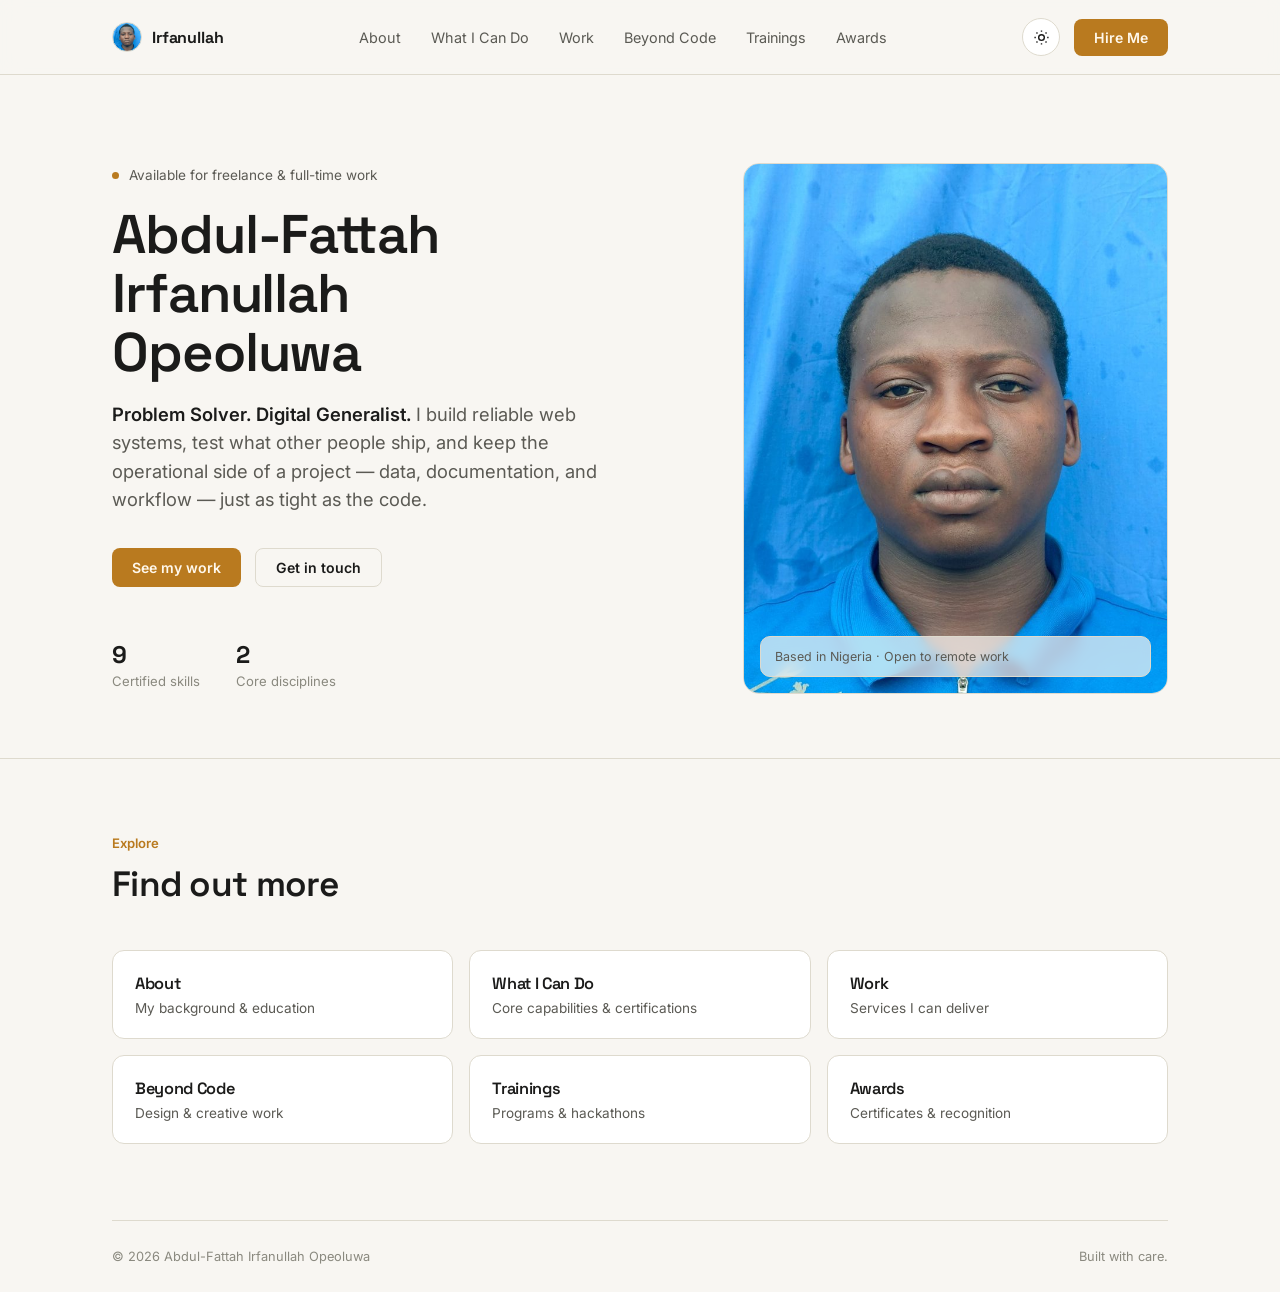
==== index.html @ b0186957 "first commit" ====
<!DOCTYPE html>
<html lang="en" data-theme="dark">
<head>
<meta charset="UTF-8">
<meta name="viewport" content="width=device-width, initial-scale=1.0">
<title>Home — Abdul-Fattah Irfanullah Opeoluwa</title>
<link rel="preconnect" href="https://fonts.googleapis.com">
<link href="https://fonts.googleapis.com/css2?family=Space+Grotesk:wght@400;500;600;700&family=Inter:wght@400;500;600&display=swap" rel="stylesheet">
<link rel="stylesheet" href="style.css">
</head>
<body>
<header>
  <nav>
    <a href="index.html" class="brand"><span class="mark-photo" role="img" aria-label="Irfanullah Abdulfattah Opeoluwa"></span> Irfanullah</a>
    <div class="nav-links" id="navLinks">
      <a href="about.html">About</a>
      <a href="capabilities.html">What I Can Do</a>
      <a href="work.html">Work</a>
      <a href="beyond.html">Beyond Code</a>
      <a href="trainings.html">Trainings</a>
      <a href="awards.html">Awards</a>
      <a href="contact.html" class="nav-contact-mobile">Contact</a>
    </div>
<div class="nav-right">
      <button class="theme-toggle" id="themeToggle" aria-label="Toggle dark and light mode">
        <svg id="iconMoon" viewBox="0 0 24 24" fill="none" stroke="currentColor" stroke-width="2"><path d="M21 12.79A9 9 0 1 1 11.21 3 7 7 0 0 0 21 12.79z"/></svg>
        <svg id="iconSun" viewBox="0 0 24 24" fill="none" stroke="currentColor" stroke-width="2" style="display:none"><circle cx="12" cy="12" r="4"/><path d="M12 2v2M12 20v2M4.93 4.93l1.41 1.41M17.66 17.66l1.41 1.41M2 12h2M20 12h2M4.93 19.07l1.41-1.41M17.66 6.34l1.41-1.41"/></svg>
      </button>
      <a href="contact.html" class="btn hire-btn">Hire Me</a>
      <button class="menu-toggle" id="menuToggle" aria-label="Open menu" aria-expanded="false">
        <svg viewBox="0 0 24 24" fill="none" stroke="currentColor" stroke-width="2" stroke-linecap="round"><line x1="3" y1="6" x2="21" y2="6"/><line x1="3" y1="12" x2="21" y2="12"/><line x1="3" y1="18" x2="21" y2="18"/></svg>
      </button>
    </div>
  </nav>
</header>

<div class="wrap">
  <section class="hero">
    <div>
      <div class="eyebrow-line"><span class="dot"></span> Available for freelance & full-time work</div>
      <h1>Abdul-Fattah Irfanullah Opeoluwa</h1>
      <p class="role"><strong>Problem Solver. Digital Generalist.</strong> I build reliable web systems, test what other people ship, and keep the operational side of a project — data, documentation, and workflow — just as tight as the code.</p>
      <div class="hero-actions">
        <a href="work.html" class="btn">See my work</a>
        <a href="contact.html" class="btn btn-ghost">Get in touch</a>
      </div>
      <div class="hero-stats">
        <div class="stat"><b>9</b><span>Certified skills</span></div>
        <div class="stat"><b>2</b><span>Core disciplines</span></div>
      </div>
    </div>
    <div class="hero-portrait">
      <div class="portrait-img" role="img" aria-label="Irfanullah Abdulfattah Opeoluwa"></div>
      <div class="corner-tag">Based in Nigeria · Open to remote work</div>
    </div>
  </section>
</div>

<div class="divider"></div>

<div class="wrap">
  <section class="section-links">
    <div class="section-head">
      <div class="kicker">Explore</div>
      <h2>Find out more</h2>
    </div>
    <div class="link-grid">
      <a href="about.html" class="link-card"><h3>About</h3><p>My background & education</p></a>
      <a href="capabilities.html" class="link-card"><h3>What I Can Do</h3><p>Core capabilities & certifications</p></a>
      <a href="work.html" class="link-card"><h3>Work</h3><p>Services I can deliver</p></a>
      <a href="beyond.html" class="link-card"><h3>Beyond Code</h3><p>Design & creative work</p></a>
      <a href="trainings.html" class="link-card"><h3>Trainings</h3><p>Programs & hackathons</p></a>
      <a href="awards.html" class="link-card"><h3>Awards</h3><p>Certificates & recognition</p></a>
    </div>
  </section>
</div>

<div class="wrap">
  <footer>
    <span>© 2026 Abdul-Fattah Irfanullah Opeoluwa</span>
    <span>Built with care.</span>
  </footer>
</div>

<script src="script.js"></script>

</body>
</html>
---- style.css ----
:root{
    --profile-img: url("[data-uri]");
    --bg:#13151A;
    --bg-raised:#1A1D24;
    --bg-inset:#0F1115;
    --text:#EDEEF0;
    --text-dim:#9BA0AC;
    --text-faint:#6B707C;
    --border:#2A2E38;
    --accent:#E8A33D;
    --accent-text:#1A1200;
    --shadow: 0 1px 0 rgba(0,0,0,.4);
    color-scheme: dark;
  }
  html[data-theme="light"]{
    --bg:#F8F6F2;
    --bg-raised:#FFFFFF;
    --bg-inset:#EFEBE3;
    --text:#1B1B1A;
    --text-dim:#5B5A54;
    --text-faint:#8A897F;
    --border:#DEDACE;
    --accent:#B97A1F;
    --accent-text:#FFF8EC;
    --shadow: 0 1px 0 rgba(0,0,0,.05);
    color-scheme: light;
  }

  *{box-sizing:border-box; margin:0; padding:0;}
  html{scroll-behavior:smooth;}
  body{
    background:var(--bg);
    color:var(--text);
    font-family:'Inter', sans-serif;
    -webkit-font-smoothing:antialiased;
    transition:background .25s ease, color .25s ease;
  }
  h1,h2,h3,.display{
    font-family:'Space Grotesk', sans-serif;
    font-weight:600;
    letter-spacing:-0.02em;
    color:var(--text);
  }
  a{color:inherit; text-decoration:none;}
  img{max-width:100%; display:block;}
  ::selection{background:var(--accent); color:var(--accent-text);}

  .wrap{max-width:1120px; margin:0 auto; padding:0 32px;}

  /* NAV */
  header{
    position:sticky; top:0; z-index:50;
    background:color-mix(in srgb, var(--bg) 88%, transparent);
    backdrop-filter:blur(10px);
    border-bottom:1px solid var(--border);
  }
  nav{
    display:flex; align-items:center; justify-content:space-between;
    padding:18px 32px; max-width:1120px; margin:0 auto;
  }
  .brand .mark-photo{
    width:30px; height:30px; border-radius:50%; flex-shrink:0;
    background-image:var(--profile-img); background-size:cover; background-position:center;
    border:1px solid var(--border); display:inline-block;
  }
  .brand{display:flex; align-items:center; gap:10px; font-family:'Space Grotesk',sans-serif; font-weight:700; font-size:1rem; letter-spacing:-0.01em;}
  .brand .mark{
    width:30px; height:30px; border-radius:8px;
    background:var(--accent); color:var(--accent-text);
    display:flex; align-items:center; justify-content:center;
    font-size:.8rem; font-weight:700;
  }
  .nav-links{display:flex; gap:30px; font-size:.9rem; color:var(--text-dim);}
  .nav-links a:hover{color:var(--text);}
  .nav-right{display:flex; align-items:center; gap:14px;}
  .theme-toggle{
    width:38px; height:38px; border-radius:50%;
    border:1px solid var(--border); background:var(--bg-raised);
    display:flex; align-items:center; justify-content:center;
    cursor:pointer; color:var(--text);
  }
  .theme-toggle svg{width:17px; height:17px;}
  .btn{
    display:inline-flex; align-items:center; gap:8px;
    background:var(--accent); color:var(--accent-text);
    padding:10px 20px; border-radius:8px; font-size:.88rem; font-weight:600;
    border:none; cursor:pointer;
  }
  .btn-ghost{
    background:transparent; color:var(--text); border:1px solid var(--border);
  }
  .menu-toggle{
    display:none; width:38px; height:38px; border-radius:8px;
    border:1px solid var(--border); background:var(--bg-raised);
    align-items:center; justify-content:center; cursor:pointer; color:var(--text);
  }
  .menu-toggle svg{width:18px; height:18px;}
  @media(max-width:820px){
    .nav-links{
      display:flex; flex-direction:column; gap:2px;
      position:absolute; top:100%; left:0; right:0;
      background:var(--bg); border-bottom:1px solid var(--border);
      padding:8px 20px 16px; max-height:0; overflow:hidden;
      transition:max-height .25s ease;
    }
    .nav-links a{padding:12px 4px; border-bottom:1px solid var(--border);}
    .nav-links a:last-child{border-bottom:none;}
    .nav-links.open{max-height:400px;}
    .menu-toggle{display:flex;}
    .hire-btn{display:none;}
  }
  nav{position:relative;}

  /* HERO */
  .hero{
    padding:88px 0 64px;
    display:grid; grid-template-columns:1.15fr .85fr; gap:56px; align-items:center;
  }
  .eyebrow-line{
    display:flex; align-items:center; gap:10px; margin-bottom:22px;
    color:var(--text-dim); font-size:.85rem;
  }
  .eyebrow-line .dot{width:7px; height:7px; border-radius:50%; background:var(--accent);}
  .hero h1{
    font-size:clamp(2.1rem, 4.4vw, 3.4rem);
    line-height:1.08;
    max-width:12ch;
  }
  .hero .role{
    margin-top:18px; font-size:1.15rem; color:var(--text-dim); max-width:42ch; line-height:1.55;
  }
  .hero .role strong{color:var(--text); font-weight:600;}
  .hero-actions{display:flex; gap:14px; margin-top:34px;}
  .hero-stats{display:flex; gap:36px; margin-top:52px;}
  .stat b{display:block; font-family:'Space Grotesk',sans-serif; font-size:1.5rem;}
  .stat span{font-size:.82rem; color:var(--text-faint);}

  .hero-portrait{
    aspect-ratio:4/5; border-radius:16px;
    background:linear-gradient(150deg, var(--bg-raised), var(--bg-inset));
    border:1px solid var(--border);
    position:relative; overflow:hidden;
    display:flex; align-items:center; justify-content:center;
  }
  .hero-portrait .portrait-img{
    width:100%; height:100%;
    background-image:var(--profile-img); background-size:cover; background-position:center;
  }
  .hero-portrait .corner-tag{
    position:absolute; bottom:16px; left:16px; right:16px;
    background:color-mix(in srgb, var(--bg) 70%, transparent);
    border:1px solid var(--border); border-radius:10px;
    padding:12px 14px; font-size:.78rem; color:var(--text-dim);
    backdrop-filter:blur(6px);
  }

  @media(max-width:820px){ .hero{grid-template-columns:1fr; padding-top:56px;} .hero-portrait{order:-1; max-width:220px; margin:0 auto;} }

  .nav-links a.active{color:var(--text);}
  .nav-contact-mobile{display:none;}
  @media(max-width:820px){ .nav-contact-mobile{display:block; color:var(--accent); font-weight:600;} }

  .link-grid{display:grid; grid-template-columns:repeat(3,1fr); gap:16px;}
  .link-card{
    display:block; background:var(--bg-raised); border:1px solid var(--border);
    border-radius:12px; padding:22px; transition:border-color .15s ease, transform .15s ease;
  }
  .link-card:hover{border-color:var(--accent); transform:translateY(-2px);}
  .link-card h3{font-size:1.02rem; margin-bottom:6px;}
  .link-card p{font-size:.85rem; color:var(--text-dim);}
  @media(max-width:820px){ .link-grid{grid-template-columns:1fr 1fr;} }
  @media(max-width:520px){ .link-grid{grid-template-columns:1fr;} }


  section{padding:76px 0;}
  .section-head{margin-bottom:44px; max-width:560px;}
  .kicker{font-size:.82rem; color:var(--accent); font-weight:600; margin-bottom:10px;}
  .section-head h2{font-size:clamp(1.6rem,3vw,2.2rem);}
  .section-head p{color:var(--text-dim); margin-top:12px; line-height:1.6;}

  .divider{border-top:1px solid var(--border);}

  /* CAPABILITIES */
  .capabilities{display:grid; grid-template-columns:.9fr 1.1fr 1.1fr; gap:20px;}
  .cap-skills-label{font-size:.78rem; color:var(--text-faint); margin-bottom:14px; text-transform:uppercase; letter-spacing:.04em;}
  .cap-skills{display:flex; flex-wrap:wrap; gap:10px; align-content:flex-start;}
  .cap-skills span, .cap-skills a{
    border:1px solid var(--border); border-radius:7px; padding:8px 12px;
    font-size:.8rem; color:var(--text-dim); background:var(--bg-raised);
    transition:border-color .15s ease, color .15s ease;
  }
  .cap-skills a:hover{border-color:var(--accent); color:var(--accent);}
  .cap-card{
    background:var(--bg-raised); border:1px solid var(--border);
    border-radius:14px; padding:28px;
  }
  .cap-card h3{font-size:1.15rem; margin-bottom:12px;}
  .cap-card p{color:var(--text-dim); font-size:.92rem; line-height:1.6; margin-bottom:18px;}
  .tag-row{display:flex; flex-wrap:wrap; gap:8px;}
  .tag-row span{
    font-size:.76rem; color:var(--text-dim); border:1px solid var(--border);
    padding:5px 10px; border-radius:6px;
  }
  @media(max-width:900px){ .capabilities{grid-template-columns:1fr;} }

  /* PROJECTS */
  .services-grid{display:grid; grid-template-columns:repeat(2,1fr); gap:20px;}
  @media(max-width:820px){ .services-grid{grid-template-columns:1fr;} }

  /* BEYOND CODE */
  .beyond-grid{display:grid; grid-template-columns:1fr 1fr; gap:40px; align-items:start;}
  .beyond-cards{display:flex; flex-direction:column; gap:16px;}
  .beyond-cards .cap-card h3{font-size:1.05rem; margin-bottom:8px;}
  .beyond-cards .cap-card p{margin-bottom:0;}
  .beyond-text p{color:var(--text-dim); line-height:1.65; margin-top:14px;}
  @media(max-width:820px){ .beyond-grid{grid-template-columns:1fr;} }

  /* TRAININGS */
  .timeline{border-left:1px solid var(--border); padding-left:28px; display:flex; flex-direction:column; gap:34px;}
  .timeline-item{position:relative;}
  .timeline-item::before{
    content:''; position:absolute; left:-33px; top:5px;
    width:9px; height:9px; border-radius:50%; background:var(--accent);
    box-shadow:0 0 0 4px var(--bg);
  }
  .timeline-item .t-date{font-size:.78rem; color:var(--text-faint); margin-bottom:6px;}
  .timeline-item h3{font-size:1.05rem; margin-bottom:6px;}
  .timeline-item p{color:var(--text-dim); font-size:.9rem; line-height:1.6; max-width:60ch;}

  /* AWARDS */
  .award-list-full{display:grid; grid-template-columns:1fr 1fr; gap:12px;}
  .award-item-link{
    border:1px solid var(--border); border-radius:10px; padding:16px 18px;
    display:flex; flex-direction:column; gap:4px; background:var(--bg-raised);
    transition:border-color .15s ease, transform .15s ease;
  }
  .award-item-link:hover{border-color:var(--accent); transform:translateY(-2px);}
  .award-item-link b{font-size:.92rem; font-weight:600;}
  .award-item-link span{font-size:.78rem; color:var(--accent);}
  @media(max-width:720px){ .award-list-full{grid-template-columns:1fr;} }

  .about-section{max-width:760px;}
  .about-text{font-size:1.05rem; line-height:1.75; color:var(--text-dim);}
  .about-with-photo{max-width:900px; display:grid; grid-template-columns:220px 1fr; gap:40px; align-items:start;}
  .about-photo{
    width:100%; aspect-ratio:4/5; border-radius:14px;
    border:1px solid var(--border);
    background-image:var(--profile-img); background-size:cover; background-position:center;
  }
  @media(max-width:720px){ .about-with-photo{grid-template-columns:1fr;} .about-photo{max-width:200px; margin:0 auto;} }

  /* CONTACT */
  .contact{
    display:grid; grid-template-columns:1.1fr .9fr; gap:56px; align-items:start;
  }
  .contact h2{font-size:clamp(2rem,5vw,3rem); line-height:1.05; max-width:9ch;}
  .contact-sub{color:var(--text-dim); margin-top:18px; max-width:38ch; line-height:1.6;}
  .contact-list{margin-top:34px; display:flex; flex-direction:column; gap:16px;}
  .contact-list a{
    display:flex; align-items:center; gap:12px; font-size:.95rem; color:var(--text);
    border-bottom:1px solid var(--border); padding-bottom:14px;
  }
  .contact-list a .ic{
    width:34px; height:34px; border-radius:8px; background:var(--bg-raised); border:1px solid var(--border);
    display:flex; align-items:center; justify-content:center; flex-shrink:0; font-size:.85rem; color:var(--accent);
  }
  .form-card{
    background:var(--bg-raised); border:1px solid var(--border); border-radius:14px; padding:28px;
  }
  .field{margin-bottom:16px;}
  .field label{display:block; font-size:.78rem; color:var(--text-faint); margin-bottom:6px;}
  .field input, .field textarea{
    width:100%; background:var(--bg-inset); border:1px solid var(--border); border-radius:8px;
    padding:11px 13px; color:var(--text); font-family:'Inter',sans-serif; font-size:.9rem;
  }
  .field textarea{resize:vertical; min-height:90px;}
  .form-card .btn{width:100%; justify-content:center; margin-top:6px;}
  .form-status{margin-top:12px; font-size:.82rem; color:var(--text-dim); min-height:1em;}
  @media(max-width:820px){ .contact{grid-template-columns:1fr;} }

  footer{
    border-top:1px solid var(--border); padding:28px 0;
    display:flex; justify-content:space-between; align-items:center;
    font-size:.8rem; color:var(--text-faint);
  }
  @media(max-width:600px){ footer{flex-direction:column; gap:10px; text-align:center;} .wrap{padding:0 20px;} nav{padding:16px 20px;} }
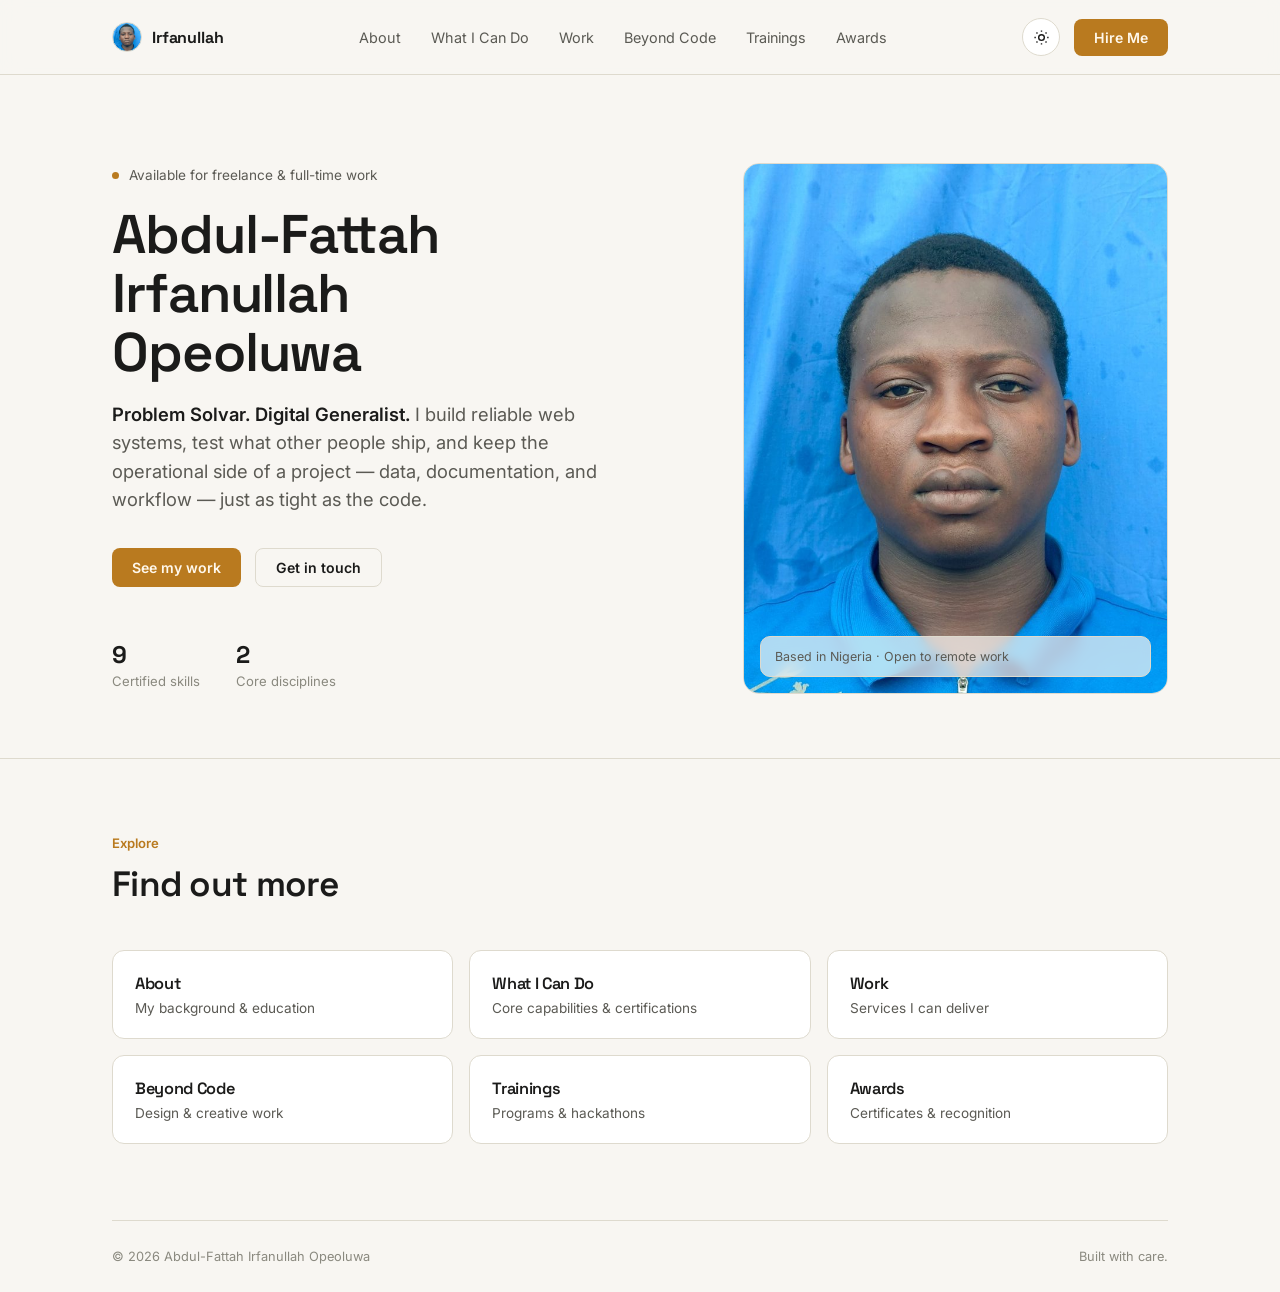
==== commit 9d408233: "solver is changed to solvar" ====
--- a/index.html
+++ b/index.html
@@ -39,7 +39,7 @@
     <div>
       <div class="eyebrow-line"><span class="dot"></span> Available for freelance & full-time work</div>
       <h1>Abdul-Fattah Irfanullah Opeoluwa</h1>
-      <p class="role"><strong>Problem Solver. Digital Generalist.</strong> I build reliable web systems, test what other people ship, and keep the operational side of a project — data, documentation, and workflow — just as tight as the code.</p>
+      <p class="role"><strong>Problem Solvar. Digital Generalist.</strong> I build reliable web systems, test what other people ship, and keep the operational side of a project — data, documentation, and workflow — just as tight as the code.</p>
       <div class="hero-actions">
         <a href="work.html" class="btn">See my work</a>
         <a href="contact.html" class="btn btn-ghost">Get in touch</a>
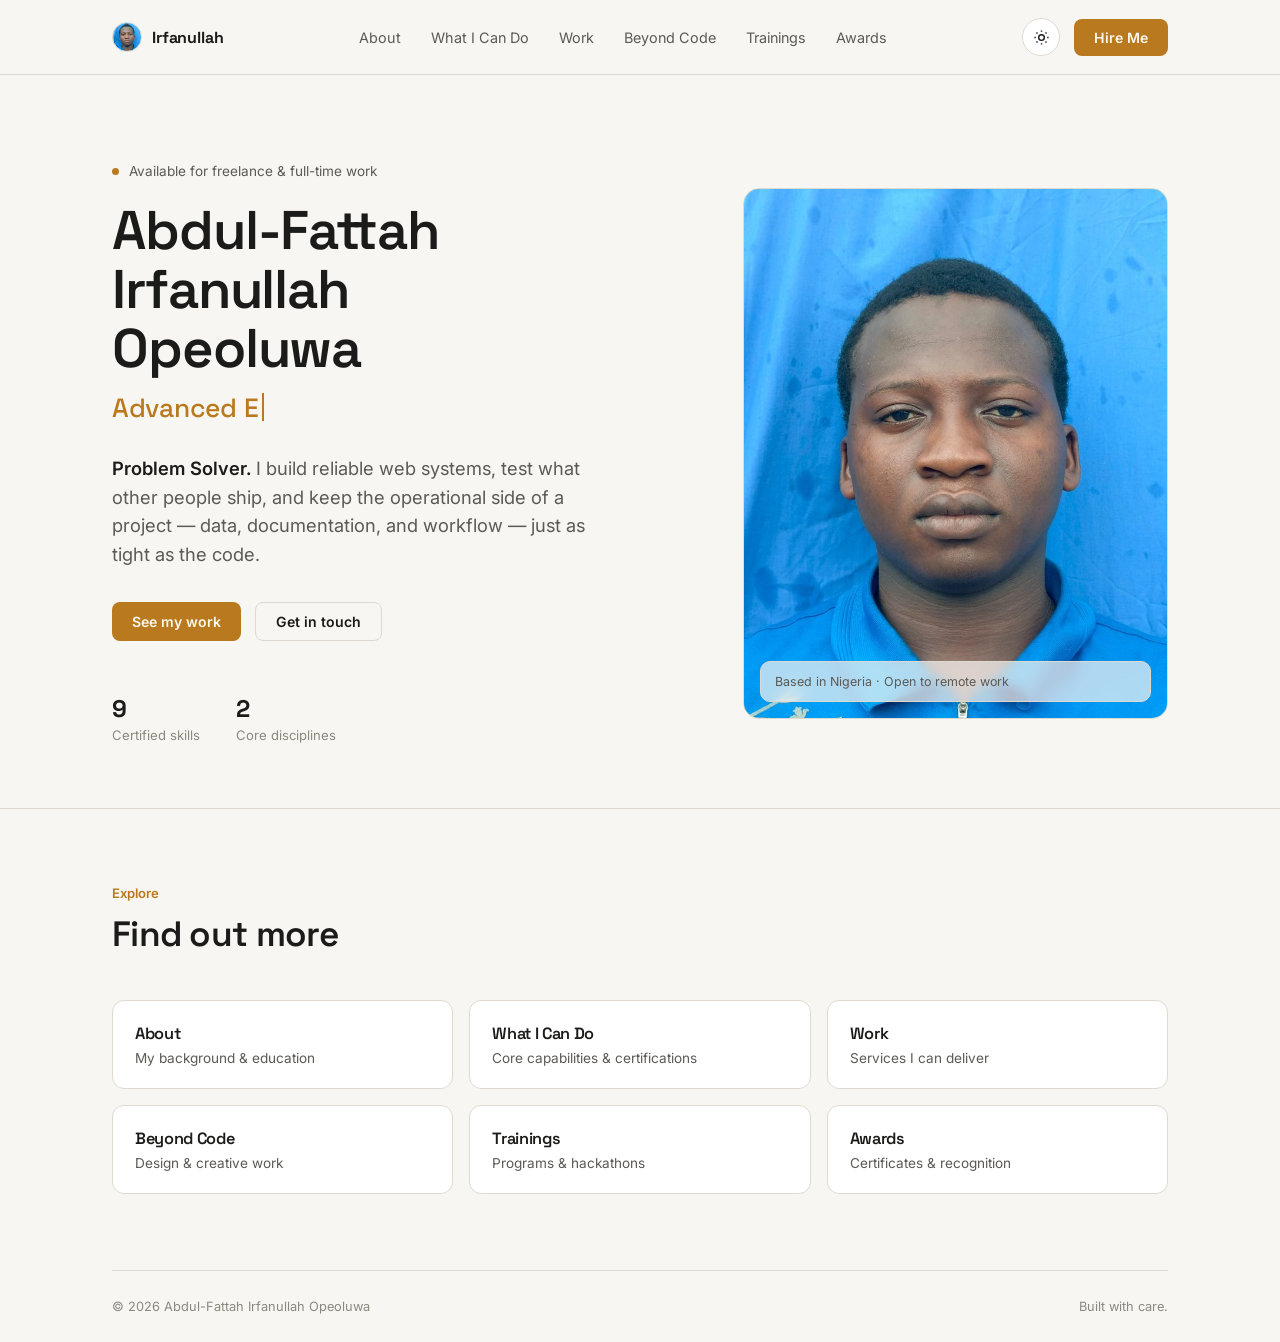
==== commit ddbcd652: "Add typing animation for specialties" ====
--- a/index.html
+++ b/index.html
@@ -1,17 +1,24 @@
 <!DOCTYPE html>
 <html lang="en" data-theme="dark">
 <head>
-<meta charset="UTF-8">
-<meta name="viewport" content="width=device-width, initial-scale=1.0">
-<title>Home — Abdul-Fattah Irfanullah Opeoluwa</title>
-<link rel="preconnect" href="https://fonts.googleapis.com">
-<link href="https://fonts.googleapis.com/css2?family=Space+Grotesk:wght@400;500;600;700&family=Inter:wght@400;500;600&display=swap" rel="stylesheet">
-<link rel="stylesheet" href="style.css">
+  <meta charset="UTF-8">
+  <meta name="viewport" content="width=device-width, initial-scale=1.0">
+  <title>Home — Abdul-Fattah Irfanullah Opeoluwa</title>
+
+  <link rel="preconnect" href="https://fonts.googleapis.com">
+  <link href="https://fonts.googleapis.com/css2?family=Space+Grotesk:wght@400;500;600;700&family=Inter:wght@400;500;600&display=swap" rel="stylesheet">
+  <link rel="stylesheet" href="style.css">
 </head>
+
 <body>
+
 <header>
   <nav>
-    <a href="index.html" class="brand"><span class="mark-photo" role="img" aria-label="Irfanullah Abdulfattah Opeoluwa"></span> Irfanullah</a>
+    <a href="index.html" class="brand">
+      <span class="mark-photo" role="img" aria-label="Irfanullah Abdulfattah Opeoluwa"></span>
+      Irfanullah
+    </a>
+
     <div class="nav-links" id="navLinks">
       <a href="about.html">About</a>
       <a href="capabilities.html">What I Can Do</a>
@@ -21,14 +28,27 @@
       <a href="awards.html">Awards</a>
       <a href="contact.html" class="nav-contact-mobile">Contact</a>
     </div>
-<div class="nav-right">
+
+    <div class="nav-right">
       <button class="theme-toggle" id="themeToggle" aria-label="Toggle dark and light mode">
-        <svg id="iconMoon" viewBox="0 0 24 24" fill="none" stroke="currentColor" stroke-width="2"><path d="M21 12.79A9 9 0 1 1 11.21 3 7 7 0 0 0 21 12.79z"/></svg>
-        <svg id="iconSun" viewBox="0 0 24 24" fill="none" stroke="currentColor" stroke-width="2" style="display:none"><circle cx="12" cy="12" r="4"/><path d="M12 2v2M12 20v2M4.93 4.93l1.41 1.41M17.66 17.66l1.41 1.41M2 12h2M20 12h2M4.93 19.07l1.41-1.41M17.66 6.34l1.41-1.41"/></svg>
+        <svg id="iconMoon" viewBox="0 0 24 24" fill="none" stroke="currentColor" stroke-width="2">
+          <path d="M21 12.79A9 9 0 1 1 11.21 3 7 7 0 0 0 21 12.79z"/>
+        </svg>
+
+        <svg id="iconSun" viewBox="0 0 24 24" fill="none" stroke="currentColor" stroke-width="2" style="display:none">
+          <circle cx="12" cy="12" r="4"/>
+          <path d="M12 2v2M12 20v2M4.93 4.93l1.41 1.41M17.66 17.66l1.41 1.41M2 12h2M20 12h2M4.93 19.07l1.41-1.41M17.66 6.34l1.41-1.41"/>
+        </svg>
       </button>
+
       <a href="contact.html" class="btn hire-btn">Hire Me</a>
+
       <button class="menu-toggle" id="menuToggle" aria-label="Open menu" aria-expanded="false">
-        <svg viewBox="0 0 24 24" fill="none" stroke="currentColor" stroke-width="2" stroke-linecap="round"><line x1="3" y1="6" x2="21" y2="6"/><line x1="3" y1="12" x2="21" y2="12"/><line x1="3" y1="18" x2="21" y2="18"/></svg>
+        <svg viewBox="0 0 24 24" fill="none" stroke="currentColor" stroke-width="2" stroke-linecap="round">
+          <line x1="3" y1="6" x2="21" y2="6"/>
+          <line x1="3" y1="12" x2="21" y2="12"/>
+          <line x1="3" y1="18" x2="21" y2="18"/>
+        </svg>
       </button>
     </div>
   </nav>
@@ -37,18 +57,40 @@
 <div class="wrap">
   <section class="hero">
     <div>
-      <div class="eyebrow-line"><span class="dot"></span> Available for freelance & full-time work</div>
+      <div class="eyebrow-line">
+        <span class="dot"></span>
+        Available for freelance & full-time work
+      </div>
+
       <h1>Abdul-Fattah Irfanullah Opeoluwa</h1>
-      <p class="role"><strong>Problem Solvar. Digital Generalist.</strong> I build reliable web systems, test what other people ship, and keep the operational side of a project — data, documentation, and workflow — just as tight as the code.</p>
+
+      <div class="typed-line">
+        <span id="typedText"></span><span class="typed-cursor" aria-hidden="true"></span>
+      </div>
+
+      <p class="role">
+        <strong>Problem Solver.</strong>
+        I build reliable web systems, test what other people ship, and keep the operational side of a project — data, documentation, and workflow — just as tight as the code.
+      </p>
+
       <div class="hero-actions">
         <a href="work.html" class="btn">See my work</a>
         <a href="contact.html" class="btn btn-ghost">Get in touch</a>
       </div>
+
       <div class="hero-stats">
-        <div class="stat"><b>9</b><span>Certified skills</span></div>
-        <div class="stat"><b>2</b><span>Core disciplines</span></div>
+        <div class="stat">
+          <b>9</b>
+          <span>Certified skills</span>
+        </div>
+
+        <div class="stat">
+          <b>2</b>
+          <span>Core disciplines</span>
+        </div>
       </div>
     </div>
+
     <div class="hero-portrait">
       <div class="portrait-img" role="img" aria-label="Irfanullah Abdulfattah Opeoluwa"></div>
       <div class="corner-tag">Based in Nigeria · Open to remote work</div>
@@ -64,13 +106,37 @@
       <div class="kicker">Explore</div>
       <h2>Find out more</h2>
     </div>
+
     <div class="link-grid">
-      <a href="about.html" class="link-card"><h3>About</h3><p>My background & education</p></a>
-      <a href="capabilities.html" class="link-card"><h3>What I Can Do</h3><p>Core capabilities & certifications</p></a>
-      <a href="work.html" class="link-card"><h3>Work</h3><p>Services I can deliver</p></a>
-      <a href="beyond.html" class="link-card"><h3>Beyond Code</h3><p>Design & creative work</p></a>
-      <a href="trainings.html" class="link-card"><h3>Trainings</h3><p>Programs & hackathons</p></a>
-      <a href="awards.html" class="link-card"><h3>Awards</h3><p>Certificates & recognition</p></a>
+      <a href="about.html" class="link-card">
+        <h3>About</h3>
+        <p>My background & education</p>
+      </a>
+
+      <a href="capabilities.html" class="link-card">
+        <h3>What I Can Do</h3>
+        <p>Core capabilities & certifications</p>
+      </a>
+
+      <a href="work.html" class="link-card">
+        <h3>Work</h3>
+        <p>Services I can deliver</p>
+      </a>
+
+      <a href="beyond.html" class="link-card">
+        <h3>Beyond Code</h3>
+        <p>Design & creative work</p>
+      </a>
+
+      <a href="trainings.html" class="link-card">
+        <h3>Trainings</h3>
+        <p>Programs & hackathons</p>
+      </a>
+
+      <a href="awards.html" class="link-card">
+        <h3>Awards</h3>
+        <p>Certificates & recognition</p>
+      </a>
     </div>
   </section>
 </div>
--- a/style.css
+++ b/style.css
@@ -283,4 +283,18 @@
     display:flex; justify-content:space-between; align-items:center;
     font-size:.8rem; color:var(--text-faint);
   }
-  @media(max-width:600px){ footer{flex-direction:column; gap:10px; text-align:center;} .wrap{padding:0 20px;} nav{padding:16px 20px;} }+  @media(max-width:600px){ footer{flex-direction:column; gap:10px; text-align:center;} .wrap{padding:0 20px;} nav{padding:16px 20px;} }
+  /* Typing animation */
+.typed-line{
+  margin-top:14px; min-height:1.7em;
+  font-family:'Space Grotesk',sans-serif; font-weight:500; letter-spacing:-0.01em;
+  font-size:clamp(1.15rem,2.6vw,1.65rem);
+  color:var(--accent);
+}
+.typed-cursor{
+  display:inline-block; width:2px; height:1.05em; margin-left:4px;
+  vertical-align:-0.14em; background:var(--accent);
+  animation:cursorBlink 1s steps(1) infinite;
+}
+.typed-line.is-typing .typed-cursor{animation:none; opacity:1;}
+@keyframes cursorBlink{0%,49%{opacity:1} 50%,100%{opacity:0}}
